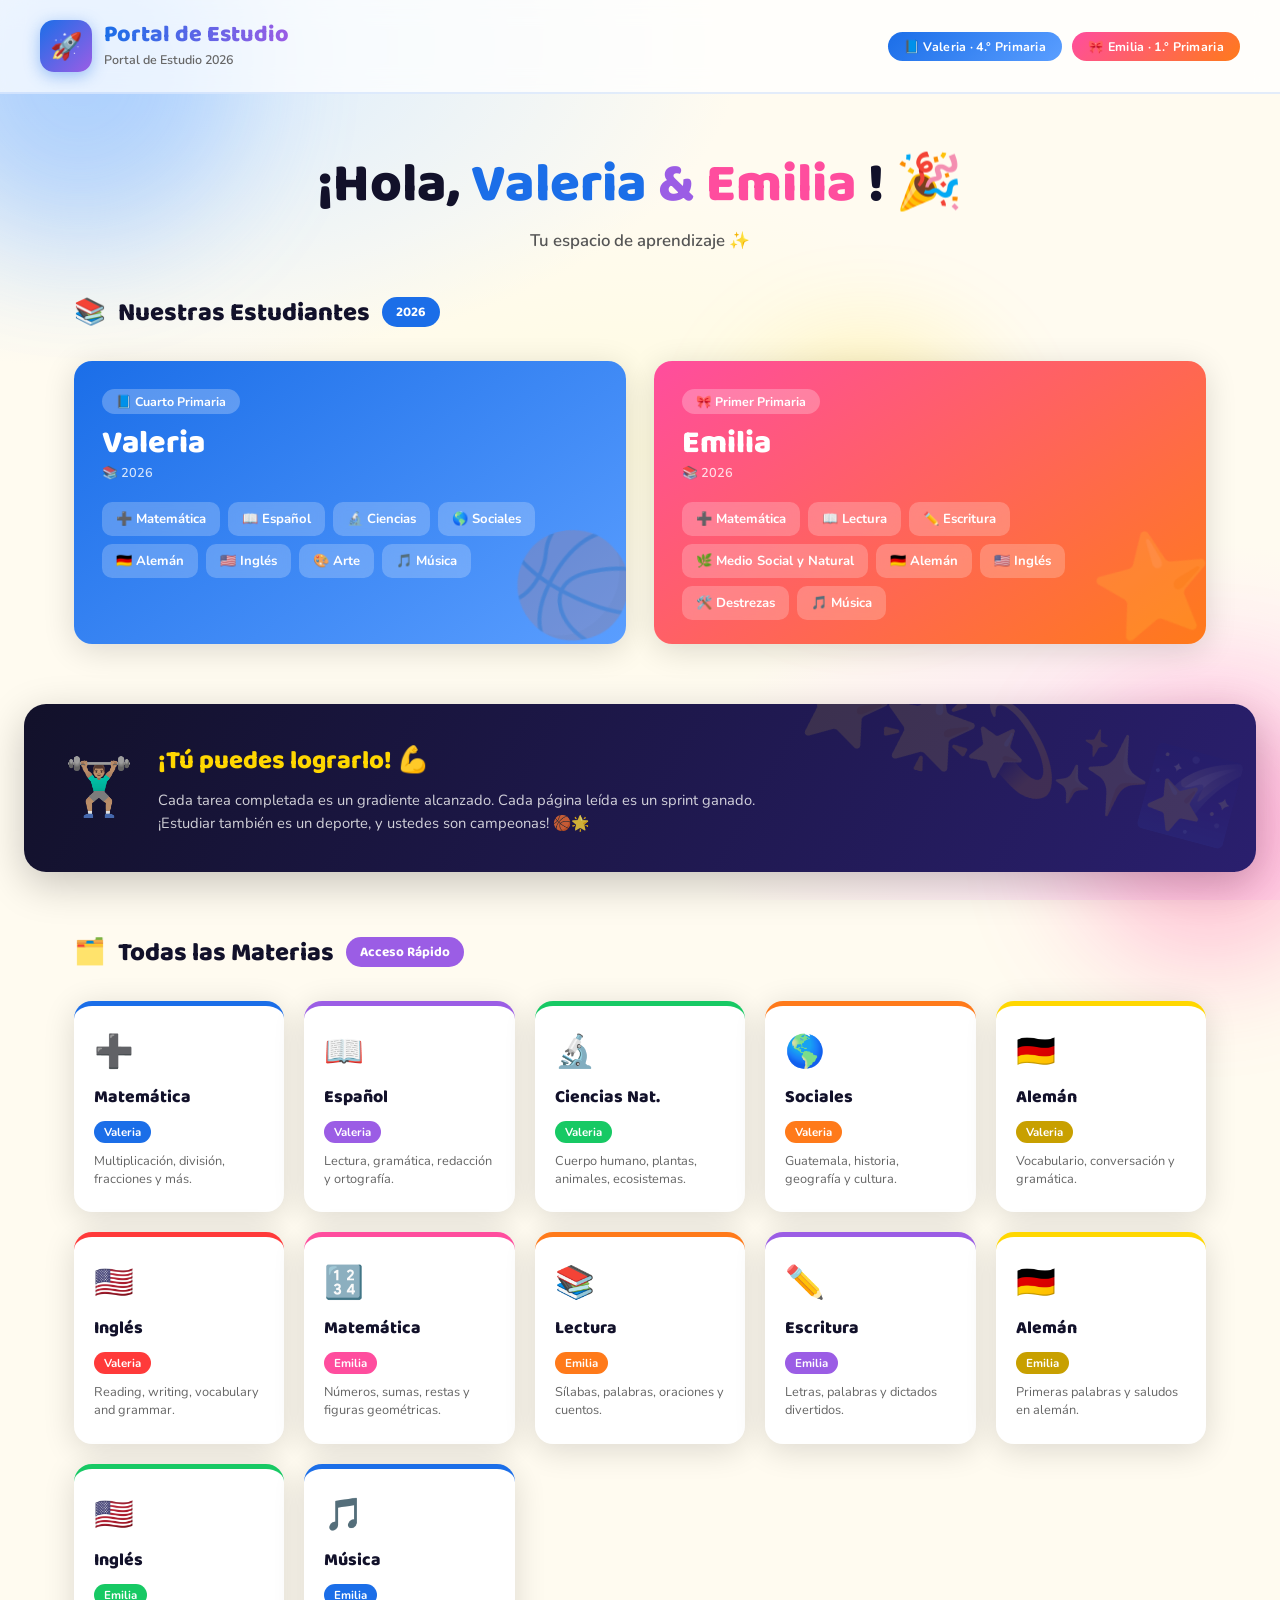
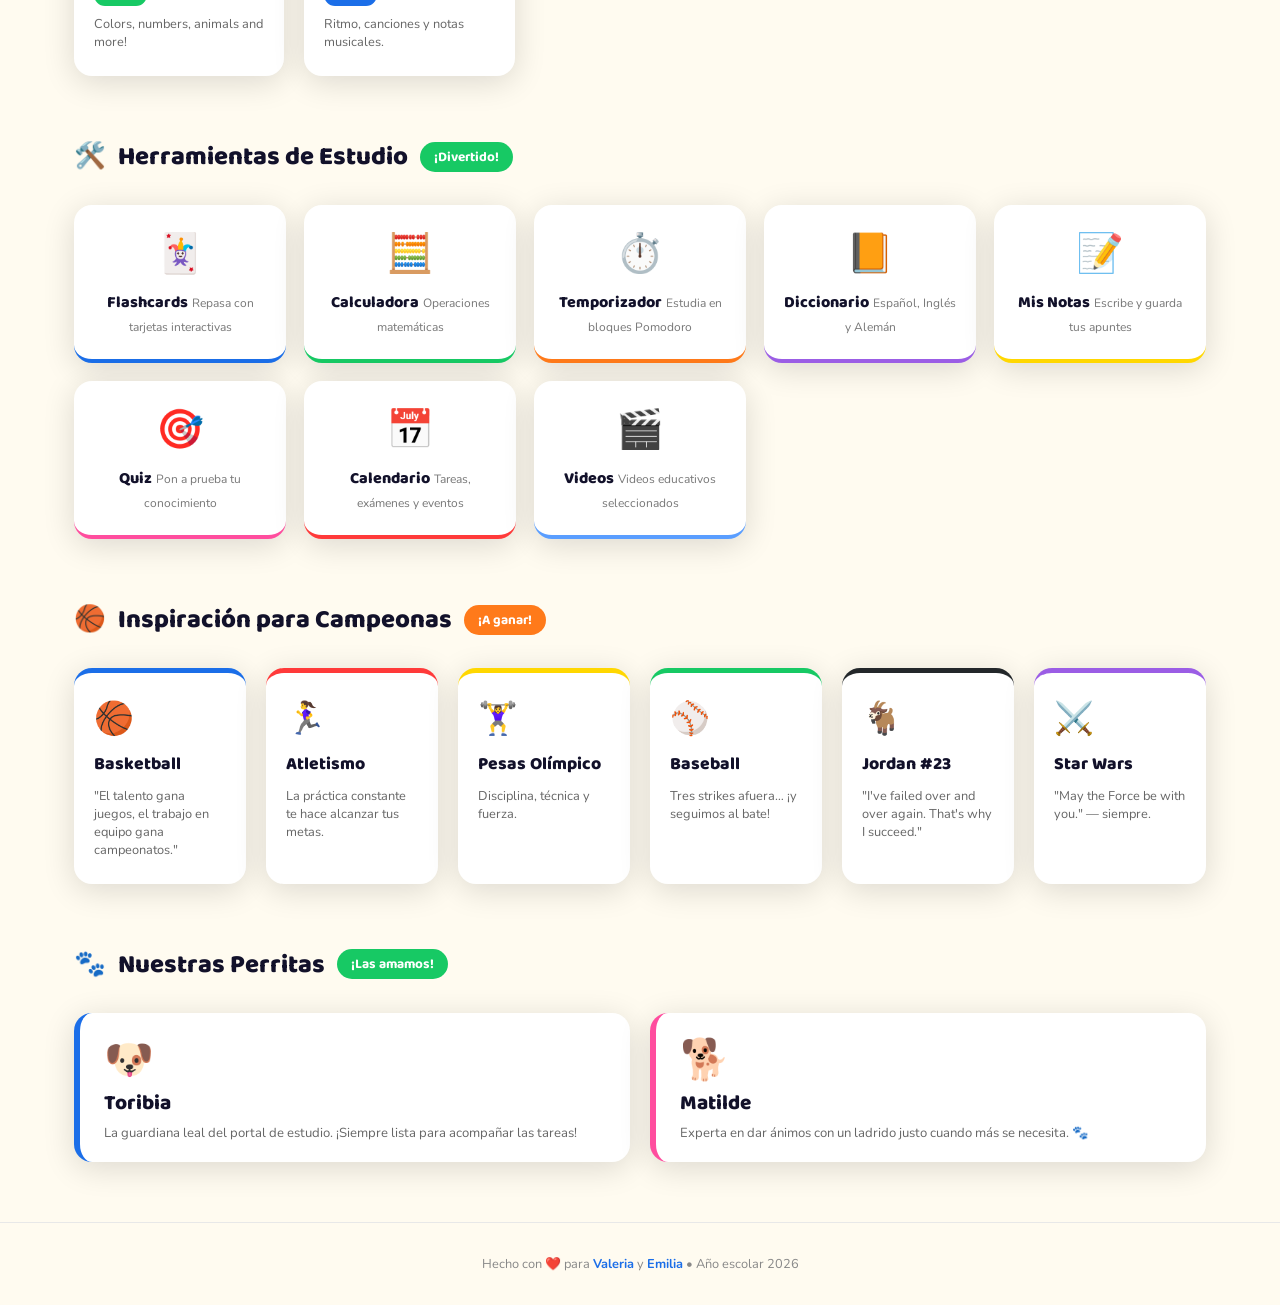
==== index.html @ c4ee73f4 "Add files via upload" ====
<!DOCTYPE html>
<html lang="es">
<head>
  <meta charset="UTF-8" />
  <meta name="viewport" content="width=device-width, initial-scale=1.0" />
  <title>Portal de Estudio – Valeria &amp; Emilia</title>
  <link rel="preconnect" href="https://fonts.googleapis.com" />
  <link rel="preconnect" href="https://fonts.gstatic.com" crossorigin />
  <link href="https://fonts.googleapis.com/css2?family=Baloo+2:wght@400;600;700;800&family=Nunito:wght@400;600;700;800&display=swap" rel="stylesheet" />
  <style>
    /* ── TOKENS ─────────────────────────────────────────── */
    :root {
      --blue:    #1B6EE8;
      --blue-lt: #5A9EFF;
      --green:   #17C964;
      --yellow:  #FFD700;
      --pink:    #FF4D9E;
      --orange:  #FF7A1A;
      --purple:  #9B5DE5;
      --red:     #FF3A3A;
      --cream:   #FFFBF0;
      --dark:    #12112A;
      --card-r:  18px;
      --shadow:  0 6px 32px rgba(0,0,0,.14);
    }

    /* ── RESET ──────────────────────────────────────────── */
    *, *::before, *::after { box-sizing: border-box; margin: 0; padding: 0; }
    html { scroll-behavior: smooth; }
    body {
      font-family: 'Nunito', sans-serif;
      background: var(--cream);
      color: var(--dark);
      min-height: 100vh;
      overflow-x: hidden;
    }

    /* ── STAR-FIELD BACKGROUND ──────────────────────────── */
    body::before {
      content: '';
      position: fixed; inset: 0; z-index: -2;
      background:
        radial-gradient(ellipse 80% 60% at 10% 5%,  #d6eaff 0%, transparent 60%),
        radial-gradient(ellipse 60% 50% at 90% 90%, #ffe0f5 0%, transparent 60%),
        radial-gradient(ellipse 50% 40% at 50% 50%, #fffbe0 0%, transparent 70%),
        var(--cream);
    }

    /* floating blobs */
    .blob {
      position: fixed; border-radius: 50%; filter: blur(60px);
      opacity: .35; z-index: -1; animation: drift 12s ease-in-out infinite alternate;
    }
    .blob-1 { width:320px; height:320px; background:var(--blue-lt);  top:-80px;  left:-80px;  animation-delay:0s; }
    .blob-2 { width:260px; height:260px; background:var(--pink);      bottom:-60px; right:-60px; animation-delay:3s; }
    .blob-3 { width:200px; height:200px; background:var(--yellow);    top:40%;    left:60%;    animation-delay:6s; }
    @keyframes drift { from{transform:translate(0,0) scale(1)} to{transform:translate(30px,20px) scale(1.08)} }

    /* ── HEADER ─────────────────────────────────────────── */
    header {
      display: flex; flex-wrap: wrap; align-items: center; justify-content: space-between;
      gap: 16px; padding: 20px 40px;
      background: rgba(255,255,255,.72); backdrop-filter: blur(12px);
      border-bottom: 2px solid rgba(27,110,232,.12);
      position: sticky; top: 0; z-index: 100;
    }
    .logo {
      display: flex; align-items: center; gap: 12px;
    }
    .logo-icon {
      width: 52px; height: 52px;
      background: linear-gradient(135deg, var(--blue), var(--purple));
      border-radius: 14px;
      display: grid; place-items: center;
      font-size: 26px; box-shadow: 0 4px 16px rgba(27,110,232,.4);
      animation: spin-slow 20s linear infinite;
    }
    @keyframes spin-slow { to { transform: rotate(360deg); } }
    .logo-text h1 {
      font-family: 'Baloo 2', cursive; font-size: 1.45rem; font-weight: 800;
      background: linear-gradient(90deg, var(--blue), var(--purple));
      -webkit-background-clip: text; -webkit-text-fill-color: transparent;
      line-height: 1.1;
    }
    .logo-text span { font-size: .78rem; color: #666; font-weight: 600; }

    .header-badges { display: flex; gap: 10px; flex-wrap: wrap; }
    .badge {
      padding: 6px 16px; border-radius: 99px; font-size: .78rem; font-weight: 700;
      letter-spacing: .3px; cursor: default;
    }
    .badge-val { background: linear-gradient(135deg, var(--blue), var(--blue-lt)); color:#fff; }
    .badge-emi { background: linear-gradient(135deg, var(--pink), var(--orange)); color:#fff; }

    /* ── HERO ───────────────────────────────────────────── */
    .hero {
      text-align: center; padding: 60px 24px 40px;
    }
    .hero-greeting {
      font-family: 'Baloo 2', cursive; font-size: clamp(2rem, 5vw, 3.4rem);
      font-weight: 800; line-height: 1.15;
    }
    .hero-greeting .hi { color: var(--dark); }
    .hero-greeting .val { color: var(--blue); }
    .hero-greeting .amp { color: var(--purple); }
    .hero-greeting .emi { color: var(--pink); }
    .hero-sub {
      margin-top: 12px; font-size: 1.05rem; color: #555; font-weight: 600;
    }
    .hero-sub .school { color: var(--blue); font-weight: 800; }

    /* ── SECTION TITLE ──────────────────────────────────── */
    .section { padding: 0 24px 60px; max-width: 1180px; margin: 0 auto; }
    .section-title {
      display: flex; align-items: center; gap: 12px;
      font-family: 'Baloo 2', cursive; font-size: 1.6rem; font-weight: 800;
      margin-bottom: 28px;
    }
    .section-title .pill {
      padding: 4px 14px; border-radius: 99px; font-size: .85rem; font-weight: 700; color: #fff;
    }

    /* ── STUDENT CARDS ──────────────────────────────────── */
    .students-grid {
      display: grid; grid-template-columns: repeat(auto-fit, minmax(320px, 1fr));
      gap: 28px;
    }
    .student-card {
      border-radius: var(--card-r); padding: 28px 28px 24px;
      position: relative; overflow: hidden;
      box-shadow: var(--shadow);
      transition: transform .25s, box-shadow .25s;
    }
    .student-card:hover { transform: translateY(-6px); box-shadow: 0 16px 48px rgba(0,0,0,.18); }
    .student-card.val { background: linear-gradient(145deg, #1B6EE8, #5A9EFF); }
    .student-card.emi { background: linear-gradient(145deg, #FF4D9E, #FF7A1A); }

    .student-card::after {
      content: attr(data-emoji);
      position: absolute; right: -10px; bottom: -10px;
      font-size: 100px; opacity: .18; transform: rotate(-10deg);
      pointer-events: none; user-select: none;
    }
    .sc-grade {
      display: inline-block; background: rgba(255,255,255,.25);
      border-radius: 99px; padding: 4px 14px; font-size: .78rem; font-weight: 700; color: #fff;
      margin-bottom: 14px;
    }
    .sc-name {
      font-family: 'Baloo 2', cursive; font-size: 2rem; font-weight: 800; color: #fff;
      line-height: 1;
    }
    .sc-school { font-size: .8rem; color: rgba(255,255,255,.8); font-weight: 600; margin: 4px 0 20px; }
    .sc-subjects {
      display: flex; flex-wrap: wrap; gap: 8px;
    }
    .sc-subject {
      background: rgba(255,255,255,.22); backdrop-filter: blur(6px);
      border-radius: 10px; padding: 8px 14px;
      color: #fff; font-size: .82rem; font-weight: 700;
      cursor: pointer; text-decoration: none;
      transition: background .2s, transform .2s;
      display: flex; align-items: center; gap: 6px;
    }
    .sc-subject:hover { background: rgba(255,255,255,.4); transform: scale(1.05); }

    /* ── SUBJECTS DETAIL GRID ───────────────────────────── */
    .subjects-grid {
      display: grid; grid-template-columns: repeat(auto-fill, minmax(200px, 1fr));
      gap: 20px;
    }
    .sub-card {
      border-radius: var(--card-r); padding: 24px 20px;
      background: #fff; box-shadow: var(--shadow);
      display: flex; flex-direction: column; align-items: flex-start; gap: 10px;
      cursor: pointer; text-decoration: none; color: inherit;
      border-top: 5px solid var(--accent, #1B6EE8);
      transition: transform .22s, box-shadow .22s;
    }
    .sub-card:hover { transform: translateY(-5px); box-shadow: 0 14px 40px rgba(0,0,0,.16); }
    .sub-icon { font-size: 2rem; }
    .sub-name { font-family: 'Baloo 2', cursive; font-size: 1.1rem; font-weight: 800; }
    .sub-who {
      font-size: .72rem; font-weight: 700; padding: 3px 10px; border-radius: 99px; color: #fff;
    }
    .sub-desc { font-size: .8rem; color: #666; line-height: 1.4; }

    /* ── FUN TOOLS ──────────────────────────────────────── */
    .tools-grid {
      display: grid; grid-template-columns: repeat(auto-fill, minmax(180px, 1fr));
      gap: 18px;
    }
    .tool-card {
      border-radius: var(--card-r); padding: 22px 18px;
      background: #fff; box-shadow: var(--shadow);
      text-align: center; cursor: pointer; text-decoration: none; color: inherit;
      transition: transform .22s, box-shadow .22s;
      border-bottom: 4px solid var(--tc, #FFD700);
    }
    .tool-card:hover { transform: translateY(-5px) rotate(-1deg); box-shadow: 0 14px 40px rgba(0,0,0,.16); }
    .tool-icon { font-size: 2.4rem; margin-bottom: 10px; display: block; }
    .tool-name { font-family: 'Baloo 2', cursive; font-size: 1rem; font-weight: 800; }
    .tool-desc { font-size: .75rem; color: #777; margin-top: 4px; }

    /* ── MOTIVATIONAL BANNER ────────────────────────────── */
    .banner {
      margin: 0 24px 60px;
      border-radius: 22px;
      background: linear-gradient(120deg, var(--dark) 0%, #2a1f6e 100%);
      padding: 36px 40px;
      display: flex; flex-wrap: wrap; align-items: center; gap: 24px;
      box-shadow: 0 12px 40px rgba(0,0,0,.22);
      position: relative; overflow: hidden;
    }
    .banner::before {
      content: '⭐🌟💫✨🌠';
      position: absolute; top: -10px; right: 20px;
      font-size: 80px; opacity: .12; letter-spacing: -10px;
      transform: rotate(15deg);
    }
    .banner-text h2 {
      font-family: 'Baloo 2', cursive; font-size: 1.6rem; font-weight: 800;
      color: var(--yellow); margin-bottom: 8px;
    }
    .banner-text p { color: rgba(255,255,255,.8); font-size: .92rem; line-height: 1.6; }
    .banner-emoji { font-size: 3.5rem; flex-shrink: 0; animation: bounce .8s ease infinite alternate; }
    @keyframes bounce { from{transform:translateY(0)} to{transform:translateY(-8px)} }

    /* ── PETS CORNER ────────────────────────────────────── */
    .pets {
      display: flex; gap: 20px; flex-wrap: wrap;
    }
    .pet-card {
      background: #fff; border-radius: var(--card-r); padding: 20px 24px;
      box-shadow: var(--shadow); flex: 1; min-width: 200px;
      border-left: 6px solid var(--pc, var(--green));
    }
    .pet-name { font-family: 'Baloo 2', cursive; font-size: 1.3rem; font-weight: 800; }
    .pet-desc { font-size: .82rem; color: #666; margin-top: 4px; }

    /* ── FOOTER ─────────────────────────────────────────── */
    footer {
      text-align: center; padding: 32px 24px;
      font-size: .8rem; color: #888; border-top: 1px solid #e8e8e8;
    }
    footer strong { color: var(--blue); }

    /* ── ANIMATIONS on load ─────────────────────────────── */
    .fade-up {
      opacity: 0; transform: translateY(28px);
      animation: fadeUp .6s ease forwards;
    }
    @keyframes fadeUp { to { opacity:1; transform:translateY(0); } }
    .delay-1 { animation-delay: .1s; }
    .delay-2 { animation-delay: .2s; }
    .delay-3 { animation-delay: .3s; }
    .delay-4 { animation-delay: .4s; }
    .delay-5 { animation-delay: .5s; }
    .delay-6 { animation-delay: .6s; }

    /* ── RESPONSIVE ─────────────────────────────────────── */
    @media (max-width: 600px) {
      header { padding: 16px 20px; }
      .hero   { padding: 40px 16px 28px; }
      .section { padding: 0 16px 44px; }
      .banner { padding: 28px 22px; margin: 0 16px 44px; }
    }
  </style>
</head>
<body>

<!-- floating blobs -->
<div class="blob blob-1"></div>
<div class="blob blob-2"></div>
<div class="blob blob-3"></div>

<!-- ── HEADER ─────────────────────────────────────── -->
<header>
  <div class="logo">
    <div class="logo-icon">🚀</div>
    <div class="logo-text">
      <h1>Portal de Estudio</h1>
      <span>Portal de Estudio 2026</span>
    </div>
  </div>
  <div class="header-badges">
    <span class="badge badge-val">📘 Valeria · 4.° Primaria</span>
    <span class="badge badge-emi">🎀 Emilia · 1.° Primaria</span>
  </div>
</header>

<!-- ── HERO ───────────────────────────────────────── -->
<div class="hero fade-up">
  <p class="hero-greeting">
    <span class="hi">¡Hola, </span>
    <span class="val">Valeria</span>
    <span class="amp"> &amp; </span>
    <span class="emi">Emilia</span>
    <span class="hi">! 🎉</span>
  </p>
  <p class="hero-sub">Tu espacio de aprendizaje ✨</p>
</div>

<!-- ── STUDENT CARDS ──────────────────────────────── -->
<section class="section fade-up delay-1">
  <div class="section-title">
    📚 <span>Nuestras Estudiantes</span>
    <span class="pill" style="background:var(--blue)">2026</span>
  </div>
  <div class="students-grid">

    <!-- VALERIA -->
    <div class="student-card val" data-emoji="🏀">
      <div class="sc-grade">📘 Cuarto Primaria</div>
      <div class="sc-name">Valeria</div>
      <div class="sc-school">📚 2026</div>
      <div class="sc-subjects">
        <a href="valeria/matematica.html" class="sc-subject">➕ Matemática</a>
        <a href="valeria/espanol.html"    class="sc-subject">📖 Español</a>
        <a href="valeria/ciencias.html"   class="sc-subject">🔬 Ciencias</a>
        <a href="valeria/sociales.html"   class="sc-subject">🌎 Sociales</a>
        <a href="valeria/aleman.html"     class="sc-subject">🇩🇪 Alemán</a>
        <a href="valeria/ingles.html"     class="sc-subject">🇺🇸 Inglés</a>
        <a href="valeria/arte.html"       class="sc-subject">🎨 Arte</a>
        <a href="valeria/musica.html" class="sc-subject">🎵 Música</a>
      </div>
    </div>

    <!-- EMILIA -->
    <div class="student-card emi" data-emoji="⭐">
      <div class="sc-grade">🎀 Primer Primaria</div>
      <div class="sc-name">Emilia</div>
      <div class="sc-school">📚 2026</div>
      <div class="sc-subjects">
        <a href="emilia/matematica.html"  class="sc-subject">➕ Matemática</a>
        <a href="emilia/lectura.html"     class="sc-subject">📖 Lectura</a>
        <a href="emilia/escritura.html"   class="sc-subject">✏️ Escritura</a>
        <a href="emilia/medio-social.html" class="sc-subject">🌿 Medio Social y Natural</a>
        <a href="emilia/aleman.html"      class="sc-subject">🇩🇪 Alemán</a>
        <a href="emilia/ingles.html"      class="sc-subject">🇺🇸 Inglés</a>
        <a href="emilia/destrezas.html"   class="sc-subject">🛠️ Destrezas</a>
        <a href="emilia/musica.html"      class="sc-subject">🎵 Música</a>
      </div>
    </div>

  </div>
</section>

<!-- ── MOTIVATIONAL BANNER ────────────────────────── -->
<div class="banner fade-up delay-2">
  <div class="banner-emoji">🏋🏽‍♂️</div>
  <div class="banner-text">
    <h2>¡Tú puedes lograrlo! 💪</h2>
    <p>
      Cada tarea completada es un gradiente alcanzado. Cada página leída es un sprint ganado.<br>
      ¡Estudiar también es un deporte, y ustedes son campeonas! 🏀🌟
    </p>
  </div>
</div>

<!-- ── MATERIA DETALLE ─────────────────────────────── -->
<section class="section fade-up delay-3">
  <div class="section-title">
    🗂️ <span>Todas las Materias</span>
    <span class="pill" style="background:var(--purple)">Acceso Rápido</span>
  </div>
  <div class="subjects-grid">

    <!-- Valeria subjects -->
    <a href="valeria/matematica.html" class="sub-card" style="--accent:#1B6EE8">
      <span class="sub-icon">➕</span>
      <span class="sub-name">Matemática</span>
      <span class="sub-who" style="background:var(--blue)">Valeria</span>
      <span class="sub-desc">Multiplicación, división, fracciones y más.</span>
    </a>
    <a href="valeria/espanol.html" class="sub-card" style="--accent:#9B5DE5">
      <span class="sub-icon">📖</span>
      <span class="sub-name">Español</span>
      <span class="sub-who" style="background:var(--purple)">Valeria</span>
      <span class="sub-desc">Lectura, gramática, redacción y ortografía.</span>
    </a>
    <a href="valeria/ciencias.html" class="sub-card" style="--accent:#17C964">
      <span class="sub-icon">🔬</span>
      <span class="sub-name">Ciencias Nat.</span>
      <span class="sub-who" style="background:var(--green)">Valeria</span>
      <span class="sub-desc">Cuerpo humano, plantas, animales, ecosistemas.</span>
    </a>
    <a href="valeria/sociales.html" class="sub-card" style="--accent:#FF7A1A">
      <span class="sub-icon">🌎</span>
      <span class="sub-name">Sociales</span>
      <span class="sub-who" style="background:var(--orange)">Valeria</span>
      <span class="sub-desc">Guatemala, historia, geografía y cultura.</span>
    </a>
    <a href="valeria/aleman.html" class="sub-card" style="--accent:#FFD700">
      <span class="sub-icon">🇩🇪</span>
      <span class="sub-name">Alemán</span>
      <span class="sub-who" style="background:#c8a000; color:#fff">Valeria</span>
      <span class="sub-desc">Vocabulario, conversación y gramática.</span>
    </a>
    <a href="valeria/ingles.html" class="sub-card" style="--accent:#FF3A3A">
      <span class="sub-icon">🇺🇸</span>
      <span class="sub-name">Inglés</span>
      <span class="sub-who" style="background:var(--red)">Valeria</span>
      <span class="sub-desc">Reading, writing, vocabulary and grammar.</span>
    </a>

    <!-- Emilia subjects -->
    <a href="emilia/matematica.html" class="sub-card" style="--accent:#FF4D9E">
      <span class="sub-icon">🔢</span>
      <span class="sub-name">Matemática</span>
      <span class="sub-who" style="background:var(--pink)">Emilia</span>
      <span class="sub-desc">Números, sumas, restas y figuras geométricas.</span>
    </a>
    <a href="emilia/lectura.html" class="sub-card" style="--accent:#FF7A1A">
      <span class="sub-icon">📚</span>
      <span class="sub-name">Lectura</span>
      <span class="sub-who" style="background:var(--orange)">Emilia</span>
      <span class="sub-desc">Sílabas, palabras, oraciones y cuentos.</span>
    </a>
    <a href="emilia/escritura.html" class="sub-card" style="--accent:#9B5DE5">
      <span class="sub-icon">✏️</span>
      <span class="sub-name">Escritura</span>
      <span class="sub-who" style="background:var(--purple)">Emilia</span>
      <span class="sub-desc">Letras, palabras y dictados divertidos.</span>
    </a>
    <a href="emilia/aleman.html" class="sub-card" style="--accent:#FFD700">
      <span class="sub-icon">🇩🇪</span>
      <span class="sub-name">Alemán</span>
      <span class="sub-who" style="background:#c8a000; color:#fff">Emilia</span>
      <span class="sub-desc">Primeras palabras y saludos en alemán.</span>
    </a>
    <a href="emilia/ingles.html" class="sub-card" style="--accent:#17C964">
      <span class="sub-icon">🇺🇸</span>
      <span class="sub-name">Inglés</span>
      <span class="sub-who" style="background:var(--green)">Emilia</span>
      <span class="sub-desc">Colors, numbers, animals and more!</span>
    </a>
    <a href="emilia/musica.html" class="sub-card" style="--accent:#1B6EE8">
      <span class="sub-icon">🎵</span>
      <span class="sub-name">Música</span>
      <span class="sub-who" style="background:var(--blue)">Emilia</span>
      <span class="sub-desc">Ritmo, canciones y notas musicales.</span>
    </a>

  </div>
</section>

<!-- ── HERRAMIENTAS ────────────────────────────────── -->
<section class="section fade-up delay-4">
  <div class="section-title">
    🛠️ <span>Herramientas de Estudio</span>
    <span class="pill" style="background:var(--green)">¡Divertido!</span>
  </div>
  <div class="tools-grid">
    <a href="herramientas/flashcards.html" class="tool-card" style="--tc:var(--blue)">
      <span class="tool-icon">🃏</span>
      <span class="tool-name">Flashcards</span>
      <span class="tool-desc">Repasa con tarjetas interactivas</span>
    </a>
    <a href="herramientas/calculadora.html" class="tool-card" style="--tc:var(--green)">
      <span class="tool-icon">🧮</span>
      <span class="tool-name">Calculadora</span>
      <span class="tool-desc">Operaciones matemáticas</span>
    </a>
    <a href="herramientas/timer.html" class="tool-card" style="--tc:var(--orange)">
      <span class="tool-icon">⏱️</span>
      <span class="tool-name">Temporizador</span>
      <span class="tool-desc">Estudia en bloques Pomodoro</span>
    </a>
    <a href="herramientas/diccionario.html" class="tool-card" style="--tc:var(--purple)">
      <span class="tool-icon">📙</span>
      <span class="tool-name">Diccionario</span>
      <span class="tool-desc">Español, Inglés y Alemán</span>
    </a>
    <a href="herramientas/notas.html" class="tool-card" style="--tc:var(--yellow)">
      <span class="tool-icon">📝</span>
      <span class="tool-name">Mis Notas</span>
      <span class="tool-desc">Escribe y guarda tus apuntes</span>
    </a>
    <a href="herramientas/quiz.html" class="tool-card" style="--tc:var(--pink)">
      <span class="tool-icon">🎯</span>
      <span class="tool-name">Quiz</span>
      <span class="tool-desc">Pon a prueba tu conocimiento</span>
    </a>
    <a href="herramientas/calendario.html" class="tool-card" style="--tc:var(--red)">
      <span class="tool-icon">📅</span>
      <span class="tool-name">Calendario</span>
      <span class="tool-desc">Tareas, exámenes y eventos</span>
    </a>
    <a href="herramientas/videos.html" class="tool-card" style="--tc:var(--blue-lt)">
      <span class="tool-icon">🎬</span>
      <span class="tool-name">Videos</span>
      <span class="tool-desc">Videos educativos seleccionados</span>
    </a>
  </div>
</section>

<!-- ── INSPIRACIÓN DEPORTIVA ──────────────────────── -->
<section class="section fade-up delay-5">
  <div class="section-title">
    🏀 <span>Inspiración para Campeonas</span>
    <span class="pill" style="background:var(--orange)">¡A ganar!</span>
  </div>
  <div class="subjects-grid" style="grid-template-columns: repeat(auto-fill, minmax(160px, 1fr));">
    <div class="sub-card" style="--accent:#1B6EE8; cursor:default">
      <span class="sub-icon">🏀</span>
      <span class="sub-name">Basketball</span>
      <span class="sub-desc">"El talento gana juegos, el trabajo en equipo gana campeonatos."</span>
    </div>
    <div class="sub-card" style="--accent:#FF3A3A; cursor:default">
      <span class="sub-icon">🏃‍♀️</span>
      <span class="sub-name">Atletismo</span>
      <span class="sub-desc">La práctica constante te hace alcanzar tus metas.</span>
    </div>
    <div class="sub-card" style="--accent:#FFD700; cursor:default">
      <span class="sub-icon">🏋️‍♀️</span>
      <span class="sub-name">Pesas Olímpico</span>
      <span class="sub-desc">Disciplina, técnica y fuerza.</span>
    </div>
    <div class="sub-card" style="--accent:#17C964; cursor:default">
      <span class="sub-icon">⚾</span>
      <span class="sub-name">Baseball</span>
      <span class="sub-desc">Tres strikes afuera… ¡y seguimos al bate!</span>
    </div>
    <div class="sub-card" style="--accent:#23 Jordan; --accent:#23272A; cursor:default" style="--accent:#222">
      <span class="sub-icon">🐐</span>
      <span class="sub-name">Jordan #23</span>
      <span class="sub-desc">"I've failed over and over again. That's why I succeed."</span>
    </div>
    <div class="sub-card" style="--accent:#9B5DE5; cursor:default">
      <span class="sub-icon">⚔️</span>
      <span class="sub-name">Star Wars</span>
      <span class="sub-desc">"May the Force be with you." — siempre.</span>
    </div>
  </div>
</section>

<!-- ── MASCOTAS ────────────────────────────────────── -->
<section class="section fade-up delay-6">
  <div class="section-title">
    🐾 <span>Nuestras Perritas</span>
    <span class="pill" style="background:var(--green)">¡Las amamos!</span>
  </div>
  <div class="pets">
    <div class="pet-card" style="--pc:var(--blue)">
      <div style="font-size:2.5rem">🐶</div>
      <div class="pet-name">Toribia</div>
      <div class="pet-desc">La guardiana leal del portal de estudio. ¡Siempre lista para acompañar las tareas!</div>
    </div>
    <div class="pet-card" style="--pc:var(--pink)">
      <div style="font-size:2.5rem">🐕</div>
      <div class="pet-name">Matilde</div>
      <div class="pet-desc">Experta en dar ánimos con un ladrido justo cuando más se necesita. 🐾</div>
    </div>
  </div>
</section>

<!-- ── FOOTER ─────────────────────────────────────── -->
<footer>
  <p>
    Hecho con ❤️ para <strong>Valeria</strong> y <strong>Emilia</strong> • Año escolar 2026
  </p>
</footer>

</body>
</html>
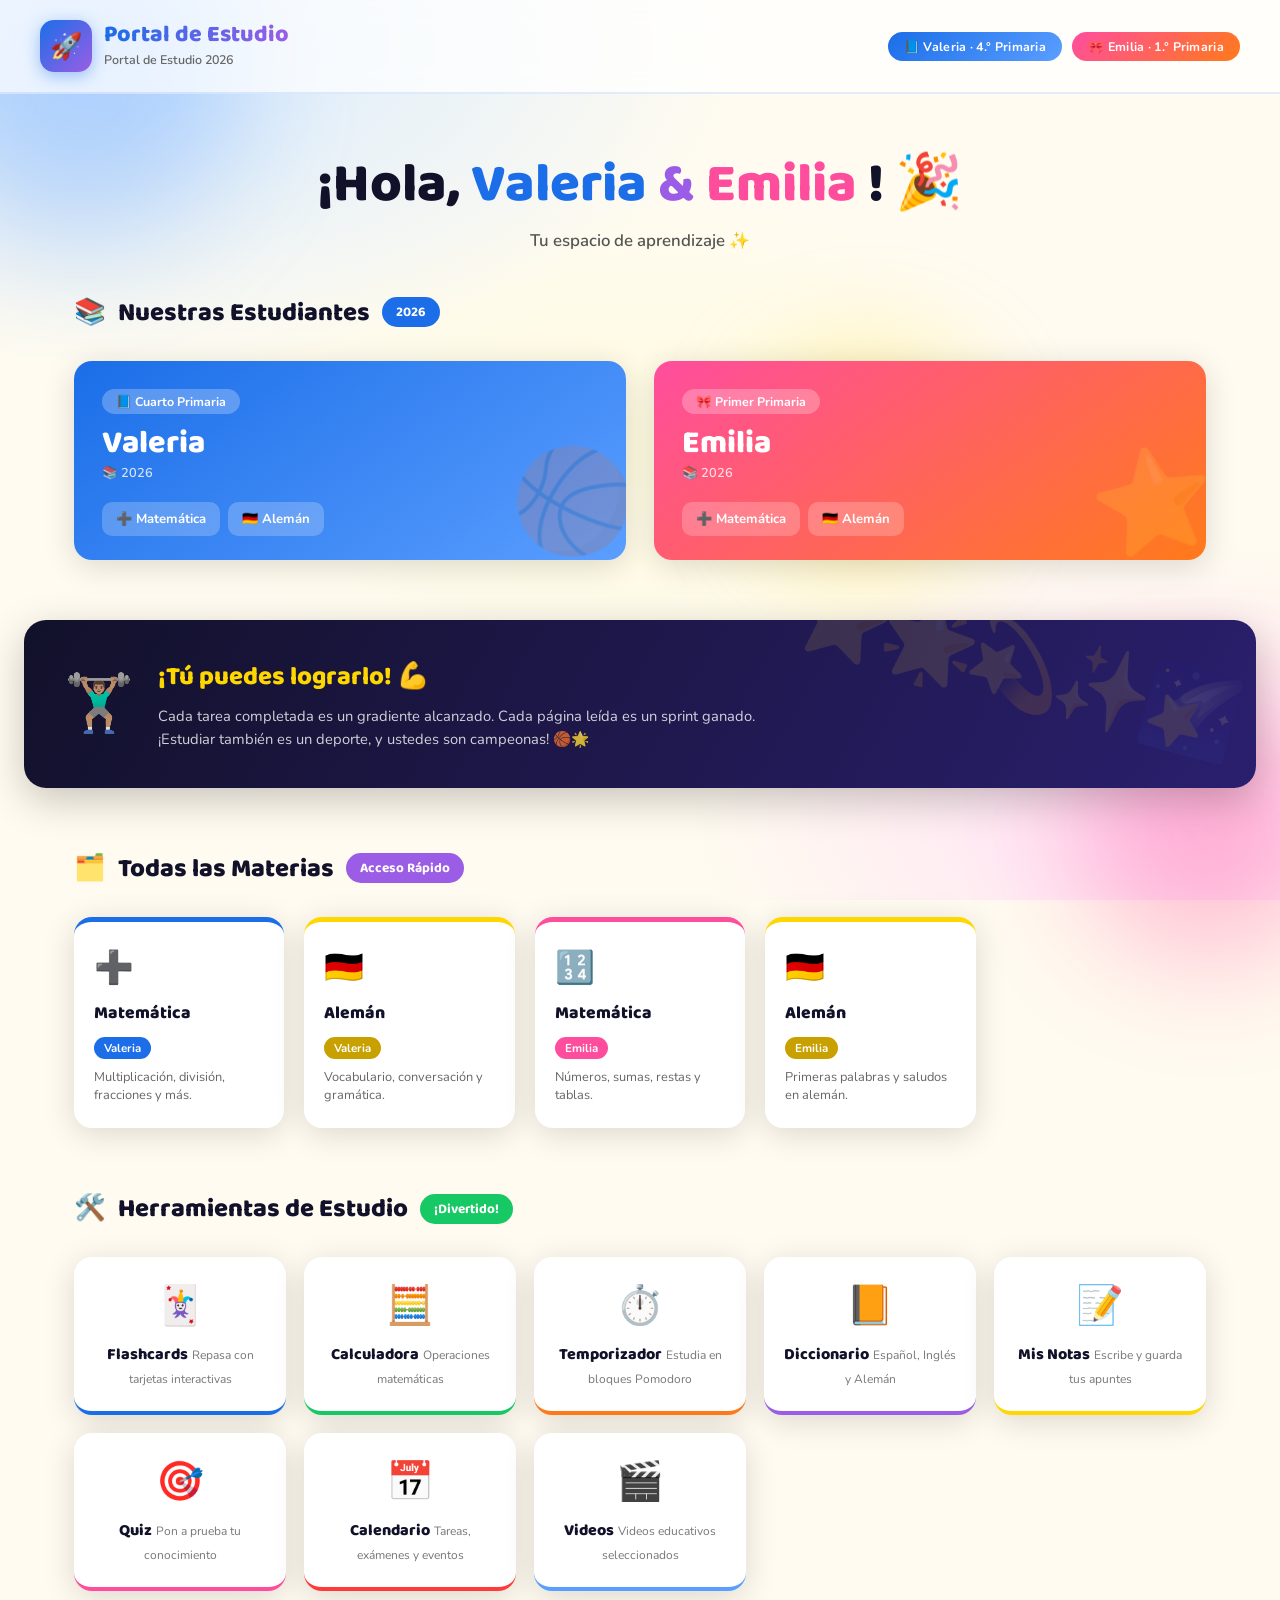
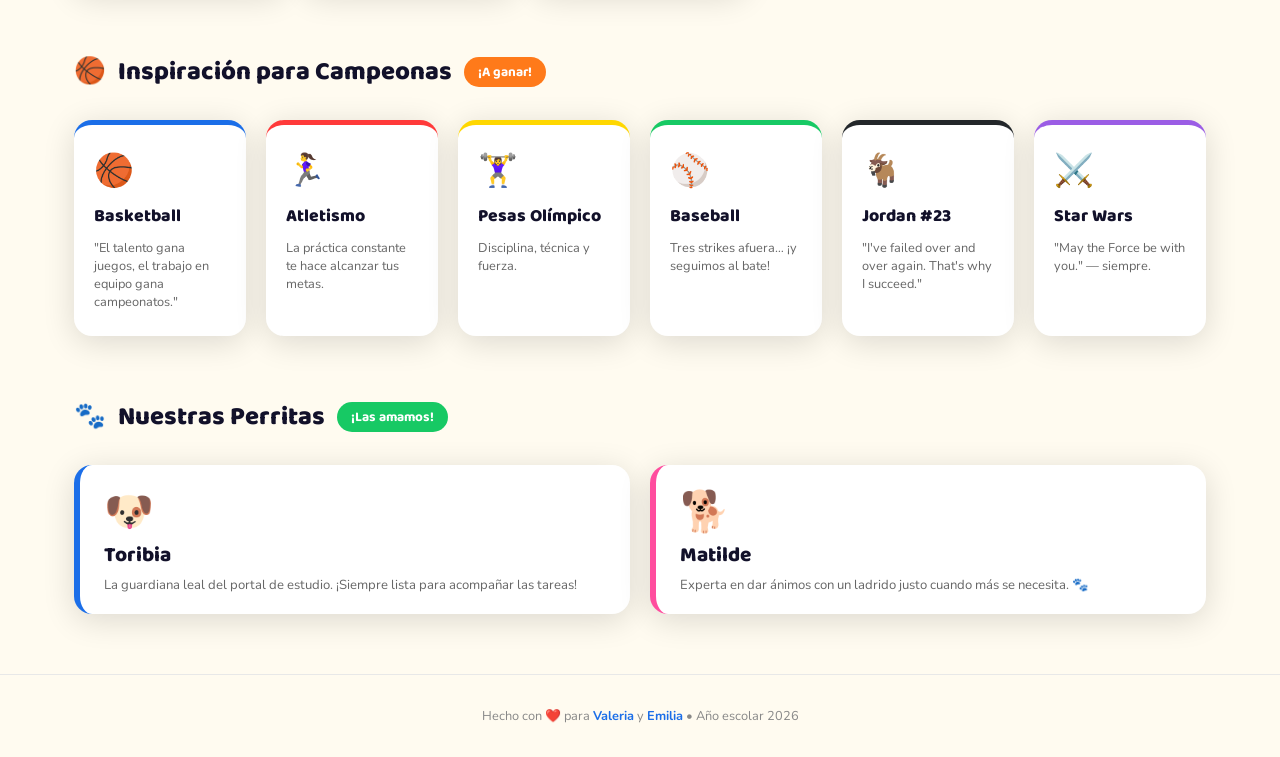
==== commit 5f6db814: "Add files via upload" ====
--- a/index.html
+++ b/index.html
@@ -316,13 +316,7 @@
       <div class="sc-school">📚 2026</div>
       <div class="sc-subjects">
         <a href="valeria/matematica.html" class="sc-subject">➕ Matemática</a>
-        <a href="valeria/espanol.html"    class="sc-subject">📖 Español</a>
-        <a href="valeria/ciencias.html"   class="sc-subject">🔬 Ciencias</a>
-        <a href="valeria/sociales.html"   class="sc-subject">🌎 Sociales</a>
         <a href="valeria/aleman.html"     class="sc-subject">🇩🇪 Alemán</a>
-        <a href="valeria/ingles.html"     class="sc-subject">🇺🇸 Inglés</a>
-        <a href="valeria/arte.html"       class="sc-subject">🎨 Arte</a>
-        <a href="valeria/musica.html" class="sc-subject">🎵 Música</a>
       </div>
     </div>
 
@@ -333,13 +327,7 @@
       <div class="sc-school">📚 2026</div>
       <div class="sc-subjects">
         <a href="emilia/matematica.html"  class="sc-subject">➕ Matemática</a>
-        <a href="emilia/lectura.html"     class="sc-subject">📖 Lectura</a>
-        <a href="emilia/escritura.html"   class="sc-subject">✏️ Escritura</a>
-        <a href="emilia/medio-social.html" class="sc-subject">🌿 Medio Social y Natural</a>
         <a href="emilia/aleman.html"      class="sc-subject">🇩🇪 Alemán</a>
-        <a href="emilia/ingles.html"      class="sc-subject">🇺🇸 Inglés</a>
-        <a href="emilia/destrezas.html"   class="sc-subject">🛠️ Destrezas</a>
-        <a href="emilia/musica.html"      class="sc-subject">🎵 Música</a>
       </div>
     </div>
 
@@ -373,73 +361,25 @@
       <span class="sub-who" style="background:var(--blue)">Valeria</span>
       <span class="sub-desc">Multiplicación, división, fracciones y más.</span>
     </a>
-    <a href="valeria/espanol.html" class="sub-card" style="--accent:#9B5DE5">
-      <span class="sub-icon">📖</span>
-      <span class="sub-name">Español</span>
-      <span class="sub-who" style="background:var(--purple)">Valeria</span>
-      <span class="sub-desc">Lectura, gramática, redacción y ortografía.</span>
-    </a>
-    <a href="valeria/ciencias.html" class="sub-card" style="--accent:#17C964">
-      <span class="sub-icon">🔬</span>
-      <span class="sub-name">Ciencias Nat.</span>
-      <span class="sub-who" style="background:var(--green)">Valeria</span>
-      <span class="sub-desc">Cuerpo humano, plantas, animales, ecosistemas.</span>
-    </a>
-    <a href="valeria/sociales.html" class="sub-card" style="--accent:#FF7A1A">
-      <span class="sub-icon">🌎</span>
-      <span class="sub-name">Sociales</span>
-      <span class="sub-who" style="background:var(--orange)">Valeria</span>
-      <span class="sub-desc">Guatemala, historia, geografía y cultura.</span>
-    </a>
     <a href="valeria/aleman.html" class="sub-card" style="--accent:#FFD700">
       <span class="sub-icon">🇩🇪</span>
       <span class="sub-name">Alemán</span>
       <span class="sub-who" style="background:#c8a000; color:#fff">Valeria</span>
       <span class="sub-desc">Vocabulario, conversación y gramática.</span>
     </a>
-    <a href="valeria/ingles.html" class="sub-card" style="--accent:#FF3A3A">
-      <span class="sub-icon">🇺🇸</span>
-      <span class="sub-name">Inglés</span>
-      <span class="sub-who" style="background:var(--red)">Valeria</span>
-      <span class="sub-desc">Reading, writing, vocabulary and grammar.</span>
-    </a>
 
     <!-- Emilia subjects -->
     <a href="emilia/matematica.html" class="sub-card" style="--accent:#FF4D9E">
       <span class="sub-icon">🔢</span>
       <span class="sub-name">Matemática</span>
       <span class="sub-who" style="background:var(--pink)">Emilia</span>
-      <span class="sub-desc">Números, sumas, restas y figuras geométricas.</span>
-    </a>
-    <a href="emilia/lectura.html" class="sub-card" style="--accent:#FF7A1A">
-      <span class="sub-icon">📚</span>
-      <span class="sub-name">Lectura</span>
-      <span class="sub-who" style="background:var(--orange)">Emilia</span>
-      <span class="sub-desc">Sílabas, palabras, oraciones y cuentos.</span>
-    </a>
-    <a href="emilia/escritura.html" class="sub-card" style="--accent:#9B5DE5">
-      <span class="sub-icon">✏️</span>
-      <span class="sub-name">Escritura</span>
-      <span class="sub-who" style="background:var(--purple)">Emilia</span>
-      <span class="sub-desc">Letras, palabras y dictados divertidos.</span>
+      <span class="sub-desc">Números, sumas, restas y tablas.</span>
     </a>
     <a href="emilia/aleman.html" class="sub-card" style="--accent:#FFD700">
       <span class="sub-icon">🇩🇪</span>
       <span class="sub-name">Alemán</span>
       <span class="sub-who" style="background:#c8a000; color:#fff">Emilia</span>
       <span class="sub-desc">Primeras palabras y saludos en alemán.</span>
-    </a>
-    <a href="emilia/ingles.html" class="sub-card" style="--accent:#17C964">
-      <span class="sub-icon">🇺🇸</span>
-      <span class="sub-name">Inglés</span>
-      <span class="sub-who" style="background:var(--green)">Emilia</span>
-      <span class="sub-desc">Colors, numbers, animals and more!</span>
-    </a>
-    <a href="emilia/musica.html" class="sub-card" style="--accent:#1B6EE8">
-      <span class="sub-icon">🎵</span>
-      <span class="sub-name">Música</span>
-      <span class="sub-who" style="background:var(--blue)">Emilia</span>
-      <span class="sub-desc">Ritmo, canciones y notas musicales.</span>
     </a>
 
   </div>
